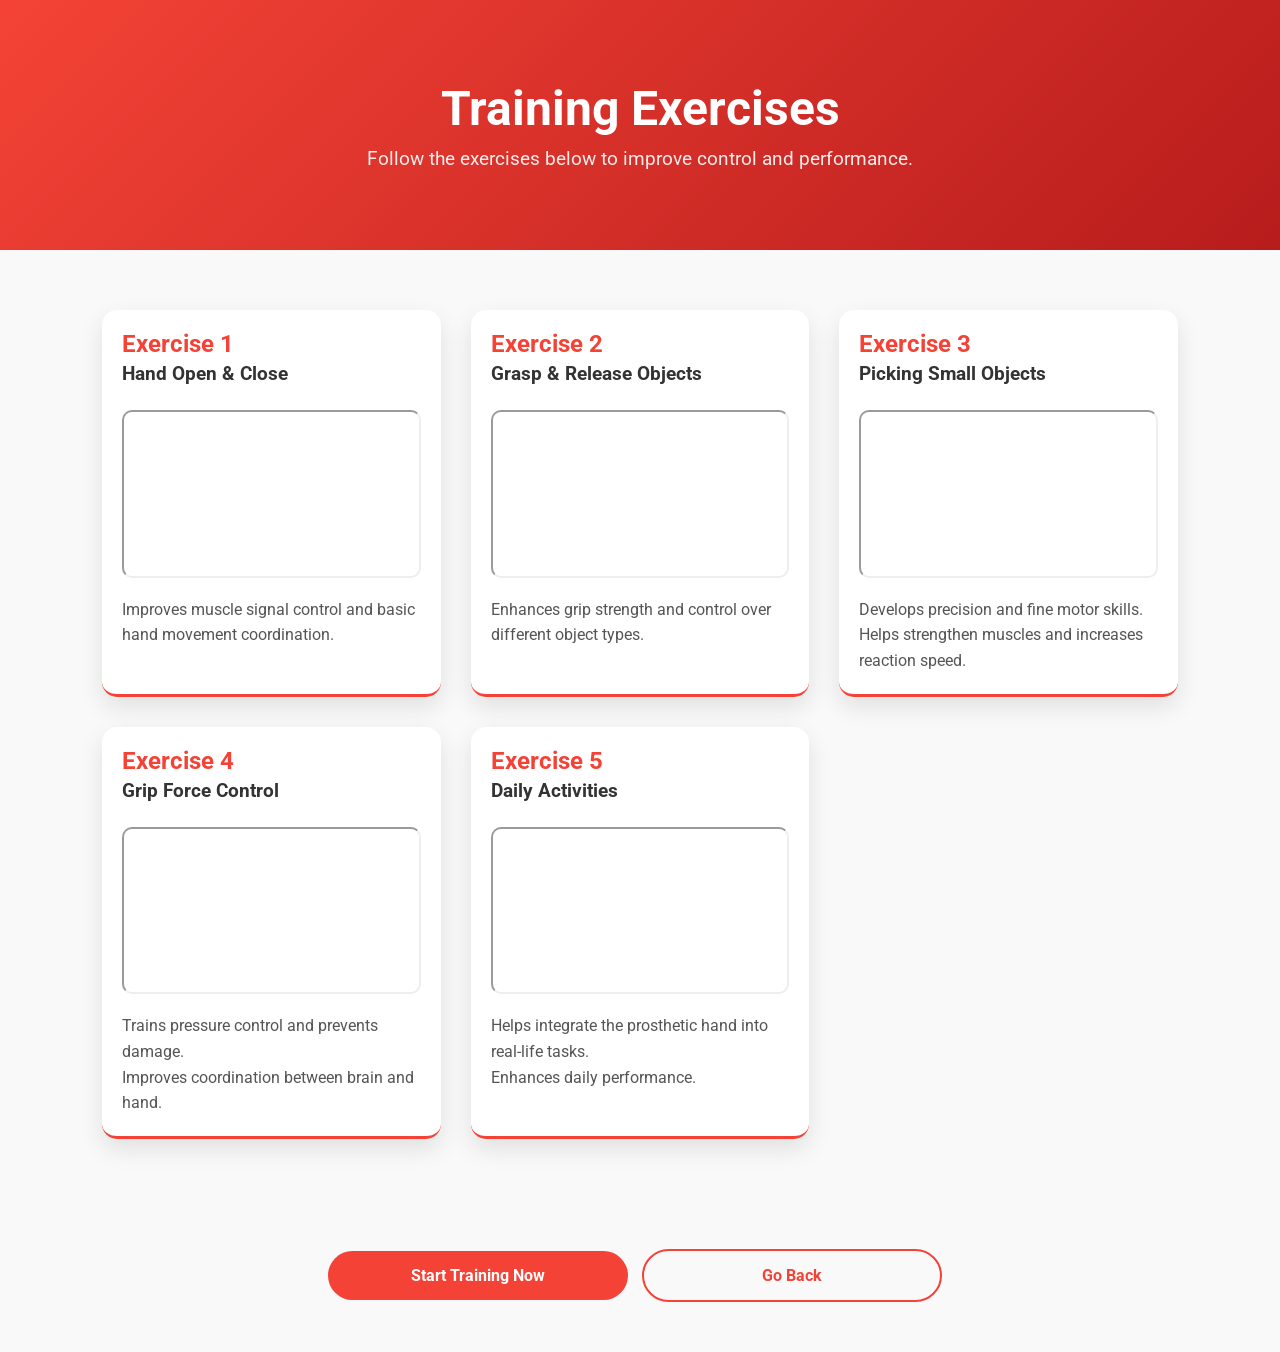
==== vidoe.html @ 85adff95 "Add files via upload" ====
<!DOCTYPE html>
<html lang="en">
<head>
    <meta charset="UTF-8">
    <title>Exercises</title>
    <link rel="stylesheet" href="stylevidoe.css">
    <meta name="viewport" content="width=device-width, initial-scale=1.0">


</head>

<body>

<!-- HERO -->
<section class="hero">
    <h1>Training Exercises</h1>
    <p>Follow the exercises below to improve control and performance.</p>
</section>

<!-- EXERCISES -->
<section class="exercises">

    <div class="exercise-card">
        <h2>Exercise 1</h2>
        <h3>Hand Open & Close</h3>
        <iframe src="https://player.cloudinary.com/embed/?muted=true&cloud_name=dicavcfmf&public_id=Untitled_design_ag5y1s"></iframe>
        <p>Improves muscle signal control and basic hand movement coordination.</p>
    </div>

    <div class="exercise-card">
        <h2>Exercise 2</h2>
        <h3>Grasp & Release Objects</h3>
        <iframe src="https://player.cloudinary.com/embed/?muted=true&cloud_name=dicavcfmf&public_id=download_myslp8"></iframe>
        <p>Enhances grip strength and control over different object types.</p>
    </div>

    <div class="exercise-card">
        <h2>Exercise 3</h2>
        <h3>Picking Small Objects</h3>
        <iframe src="https://player.cloudinary.com/embed/?muted=true&cloud_name=dicavcfmf&public_id=download_1_t9sj09"></iframe>
        <p>
            Develops precision and fine motor skills.<br>
            Helps strengthen muscles and increases reaction speed.
        </p>
    </div>

    <div class="exercise-card">
        <h2>Exercise 4</h2>
        <h3>Grip Force Control</h3>
        <iframe src="https://player.cloudinary.com/embed/?muted=true&cloud_name=dicavcfmf&public_id=download_2_rpvjyr"></iframe>
        <p>
            Trains pressure control and prevents damage.<br>
            Improves coordination between brain and hand.
        </p>
    </div>

    <div class="exercise-card">
        <h2>Exercise 5</h2>
        <h3>Daily Activities</h3>
        <iframe src="https://player.cloudinary.com/embed/?muted=true&cloud_name=dicavcfmf&public_id=download_3_isoms7"></iframe>
        <p>
            Helps integrate the prosthetic hand into real-life tasks.<br>
            Enhances daily performance.
        </p>
    </div>

</section>

<!-- CTA -->
<div class="footer-cta">
    <a href="#">Start Training Now</a>
    <a href="./index.html">Go Back</a>
</div>

</body>
</html>
---- stylevidoe.css ----
@import url('https://fonts.googleapis.com/css2?family=Oswald:wght@200..700&family=Roboto:ital,wght@0,100..900;1,100..900&display=swap');
* {
    margin: 0;
    padding: 0;
    box-sizing: border-box;
    font-family: 'Roboto', sans-serif; 
}
body {
    font-family: 'Roboto', sans-serif;
    margin: 0;
    background-color: #f9f9f9;
}

/* HERO SECTION */
.hero {
    background: linear-gradient(135deg, #F44336, #b71c1c);
    color: white;
    text-align: center;
    padding: 80px 20px;
}

.hero h1 {
    font-size: 3rem;
    margin-bottom: 10px;
}

.hero p {
    font-size: 1.2rem;
    opacity: 0.9;
}

/* MAIN SECTION */
.exercises {
    padding: 60px 8%;
    display: grid;
    grid-template-columns: repeat(auto-fit, minmax(320px, 1fr));
    gap: 30px;
}

/* CARD */
.exercise-card {
    background: white;
    border-radius: 15px;
    padding: 20px;
    box-shadow: 0 10px 25px rgba(0,0,0,0.1);
    transition: 0.3s;
    border-bottom: 3px solid #F44336;
}

.exercise-card:hover {
    transform: translateY(-8px);
}

/* TITLES */
.exercise-card h2 {
    color: #F44336;
    margin-bottom: 5px;
}

.exercise-card h3 {
    margin-bottom: 10px;
    color: #333;
}

/* VIDEO */
.exercise-card iframe {
    width: 100%;
    aspect-ratio: 16/9;
    border-radius: 10px;
    margin: 15px 0;
}

/* TEXT */
.exercise-card p {
    color: #555;
    line-height: 1.6;
}

/* FOOTER CTA */
.footer-cta {
    text-align: center;
    padding: 50px 20px;
}

.footer-cta a {
    display: inline-block;
    margin-right: 10px;
    padding: 15px 35px;
    background-color: #F44336;
    color: white;
    text-decoration: none;
    border-radius: 30px;
    font-weight: bold;
    transition: 0.3s;
    width: 300px;
}

.footer-cta a:hover {
    background-color: #3d0703;
    transform: scale(1.05);
}
.footer-cta a[href="./index.html"] {
    background-color: transparent;
    color: #F44336;
    border: 2px solid #F44336;
}

.footer-cta a[href="./index.html"]:hover {
    color: white;
    background-color: #3d0703;
}

@media (max-width: 1024px) {
    .exercises {
        grid-template-columns: repeat(2, 1fr); /* تابلت */
    }
}

@media (max-width: 768px) {
    .exercises {
        grid-template-columns: 1fr; /* موبايل */
    }
}
@media (max-width: 914px) {
    .footer-cta a{
        margin-bottom: 10px;
    }
    /* .hero {
        height: 300px;
        font-size: 17px;
        
    } */
}
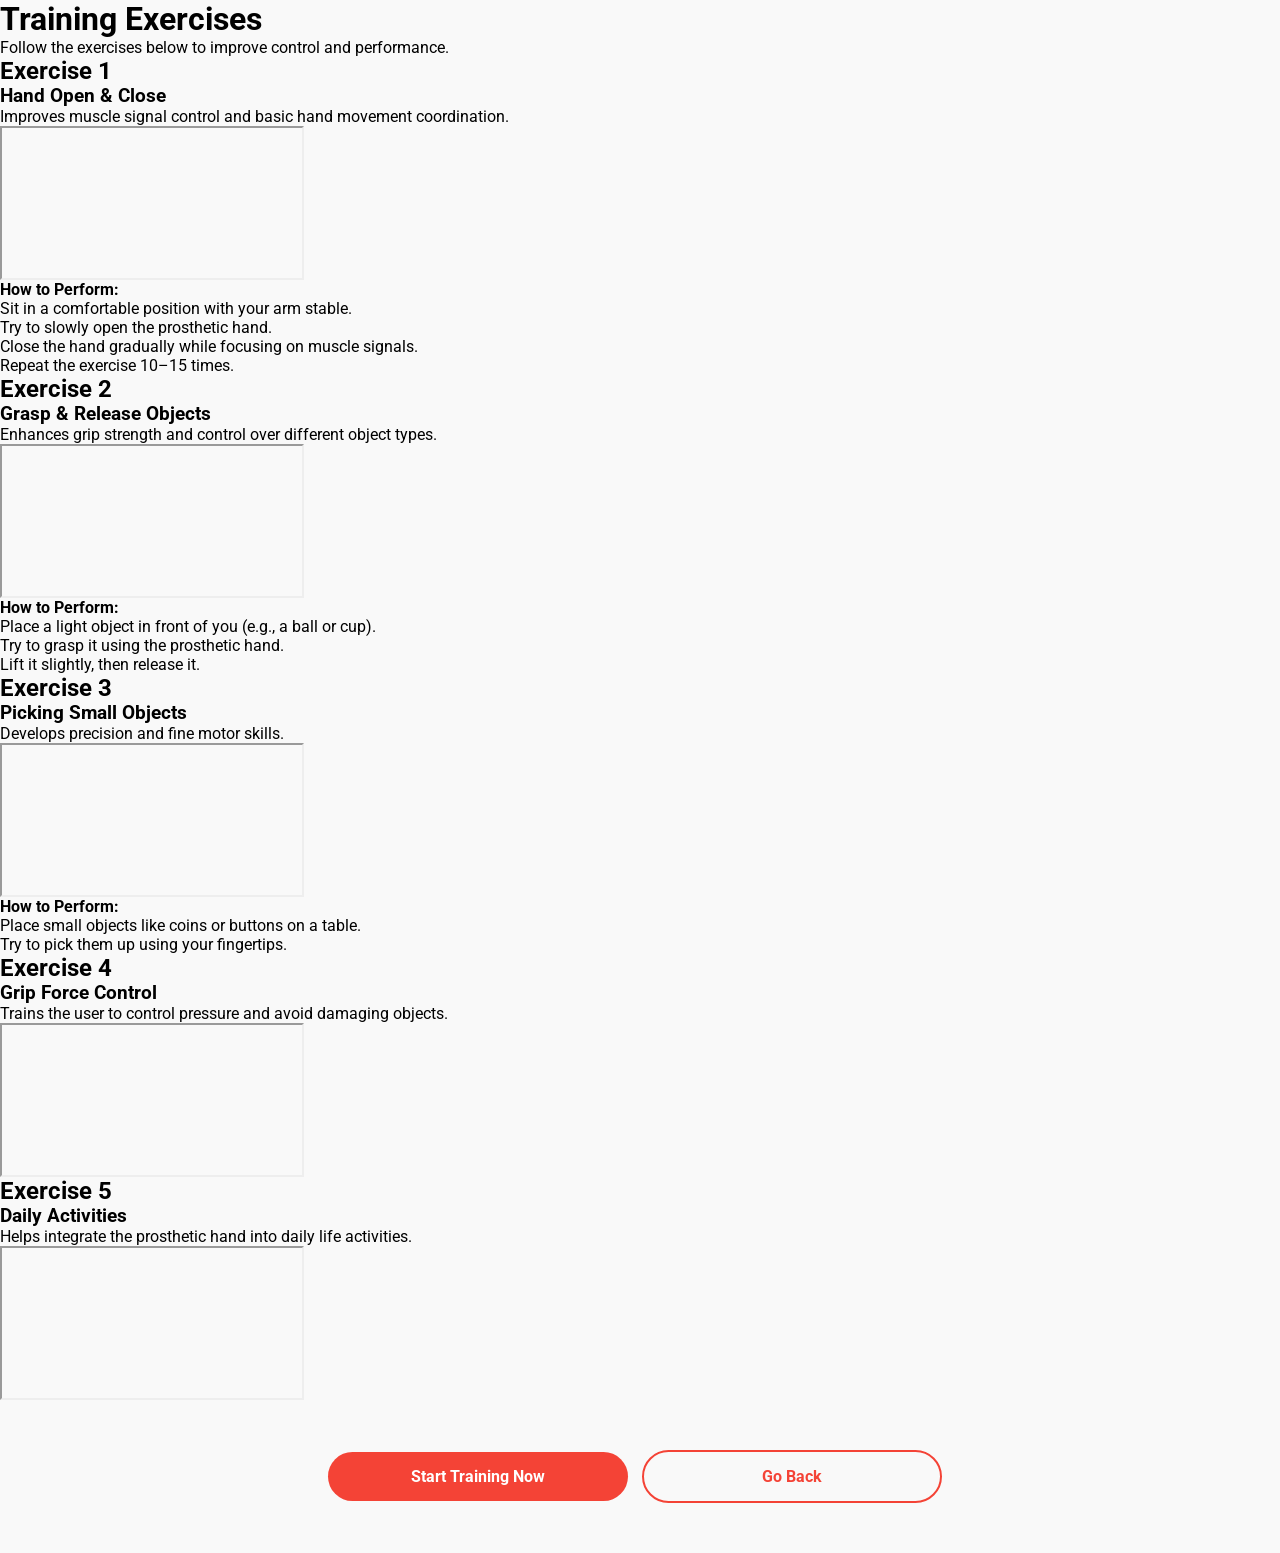
==== commit 4a04dc67: "Update vidoe.html" ====
--- a/vidoe.html
+++ b/vidoe.html
@@ -1,76 +1,102 @@
-<!DOCTYPE html>
 <html lang="en">
 <head>
     <meta charset="UTF-8">
-    <title>Exercises</title>
+    <meta name="viewport" content="width=device-width, initial-scale=1.0">
+    <title>NeoTech - Training Exercises</title>
+    <!-- CSS الخاص بك -->
     <link rel="stylesheet" href="stylevidoe.css">
-    <meta name="viewport" content="width=device-width, initial-scale=1.0">
-
-
+    <!-- مكتبة AOS للأنيميشن -->
+    <link rel="stylesheet" href="https://unpkg.com/aos@next/dist/aos.css" />
 </head>
 
 <body>
 
-<!-- HERO -->
-<section class="hero">
-    <h1>Training Exercises</h1>
-    <p>Follow the exercises below to improve control and performance.</p>
-</section>
-
-<!-- EXERCISES -->
-<section class="exercises">
-
-    <div class="exercise-card">
-        <h2>Exercise 1</h2>
-        <h3>Hand Open & Close</h3>
-        <iframe src="https://player.cloudinary.com/embed/?muted=true&cloud_name=dicavcfmf&public_id=Untitled_design_ag5y1s"></iframe>
-        <p>Improves muscle signal control and basic hand movement coordination.</p>
+    <div class="header" data-aos="fade-down">
+        <h1>Training Exercises</h1>
+        <p>Follow the exercises below to improve control and performance.</p>
     </div>
 
-    <div class="exercise-card">
-        <h2>Exercise 2</h2>
-        <h3>Grasp & Release Objects</h3>
-        <iframe src="https://player.cloudinary.com/embed/?muted=true&cloud_name=dicavcfmf&public_id=download_myslp8"></iframe>
-        <p>Enhances grip strength and control over different object types.</p>
+    <div class="container">
+
+        <!-- التمرين الأول: يدخل من اليمين -->
+        <div class="exercise" data-aos="fade-right">
+            <h2>Exercise 1</h2>
+            <h3>Hand Open & Close</h3>
+            <p>Improves muscle signal control and basic hand movement coordination.</p>
+            <iframe src="https://player.cloudinary.com/embed/?cloud_name=dicavcfmf&public_id=Untitled_design_ag5y1s"></iframe>
+
+            <h4>How to Perform:</h4>
+            <ol>
+                <li>Sit in a comfortable position with your arm stable.</li>
+                <li>Try to slowly open the prosthetic hand.</li>
+                <li>Close the hand gradually while focusing on muscle signals.</li>
+                <li>Repeat the exercise 10–15 times.</li>
+            </ol>
+        </div>
+
+        <!-- التمرين الثاني: يدخل من اليسار -->
+        <div class="exercise" data-aos="fade-left">
+            <h2>Exercise 2</h2>
+            <h3>Grasp & Release Objects</h3>
+            <p>Enhances grip strength and control over different object types.</p>
+            <iframe src="https://player.cloudinary.com/embed/?cloud_name=dicavcfmf&public_id=download_myslp8"></iframe>
+
+            <h4>How to Perform:</h4>
+            <ol>
+                <li>Place a light object in front of you (e.g., a ball or cup).</li>
+                <li>Try to grasp it using the prosthetic hand.</li>
+                <li>Lift it slightly, then release it.</li>
+            </ol>
+        </div>
+
+        <!-- التمرين الثالث: يدخل بتأثير التكبير Zoom -->
+        <div class="exercise" data-aos="zoom-in">
+            <h2>Exercise 3</h2>
+            <h3>Picking Small Objects</h3>
+            <p>Develops precision and fine motor skills.</p>
+            <iframe src="https://player.cloudinary.com/embed/?cloud_name=dicavcfmf&public_id=download_1_t9sj09"></iframe>
+
+            <h4>How to Perform:</h4>
+            <ol>
+                <li>Place small objects like coins or buttons on a table.</li>
+                <li>Try to pick them up using your fingertips.</li>
+            </ol>
+        </div>
+
+        <!-- التمرين الرابع: يظهر للأعلى مع تأخير بسيط -->
+        <div class="exercise" data-aos="fade-up" data-aos-delay="200">
+            <h2>Exercise 4</h2>
+            <h3>Grip Force Control</h3>
+            <p>Trains the user to control pressure and avoid damaging objects.</p>
+            <iframe src="https://player.cloudinary.com/embed/?cloud_name=dicavcfmf&public_id=download_2_rpvjyr"></iframe>
+        </div>
+
+        <!-- التمرين الخامس: يظهر للأعلى -->
+        <div class="exercise" data-aos="fade-up">
+            <h2>Exercise 5</h2>
+            <h3>Daily Activities</h3>
+            <p>Helps integrate the prosthetic hand into daily life activities.</p>
+            <iframe src="https://player.cloudinary.com/embed/?cloud_name=dicavcfmf&public_id=download_3_isoms7"></iframe>
+        </div>
+
     </div>
 
-    <div class="exercise-card">
-        <h2>Exercise 3</h2>
-        <h3>Picking Small Objects</h3>
-        <iframe src="https://player.cloudinary.com/embed/?muted=true&cloud_name=dicavcfmf&public_id=download_1_t9sj09"></iframe>
-        <p>
-            Develops precision and fine motor skills.<br>
-            Helps strengthen muscles and increases reaction speed.
-        </p>
+    <div class="footer-cta" data-aos="fade-up">
+        <a href="#">Start Training Now</a>
+        <a href="./index.html">Go Back</a>
     </div>
 
-    <div class="exercise-card">
-        <h2>Exercise 4</h2>
-        <h3>Grip Force Control</h3>
-        <iframe src="https://player.cloudinary.com/embed/?muted=true&cloud_name=dicavcfmf&public_id=download_2_rpvjyr"></iframe>
-        <p>
-            Trains pressure control and prevents damage.<br>
-            Improves coordination between brain and hand.
-        </p>
-    </div>
+    <!-- مكتبة AOS JS -->
+    <script src="https://unpkg.com/aos@next/dist/aos.js"></script>
+    <script>
+        // إعدادات الأنيميشن لتكون ناعمة ومكررة عند الصعود والنزول
+        AOS.init({
+            duration: 1000,     // مدة الحركة بالملي ثانية
+            once: false,        // false تجعل الأنيميشن يتكرر كلما مررت عليه
+            mirror: true,       // الحركة تعمل أثناء الصعود أيضاً
+            offset: 120,        // يبدأ الأنيميشن قبل ظهور العنصر بمسافة بسيطة
+            easing: 'ease-in-out'
+        });
+    </script>
 
-    <div class="exercise-card">
-        <h2>Exercise 5</h2>
-        <h3>Daily Activities</h3>
-        <iframe src="https://player.cloudinary.com/embed/?muted=true&cloud_name=dicavcfmf&public_id=download_3_isoms7"></iframe>
-        <p>
-            Helps integrate the prosthetic hand into real-life tasks.<br>
-            Enhances daily performance.
-        </p>
-    </div>
-
-</section>
-
-<!-- CTA -->
-<div class="footer-cta">
-    <a href="#">Start Training Now</a>
-    <a href="./index.html">Go Back</a>
-</div>
-
-</body>
-</html>+</body
